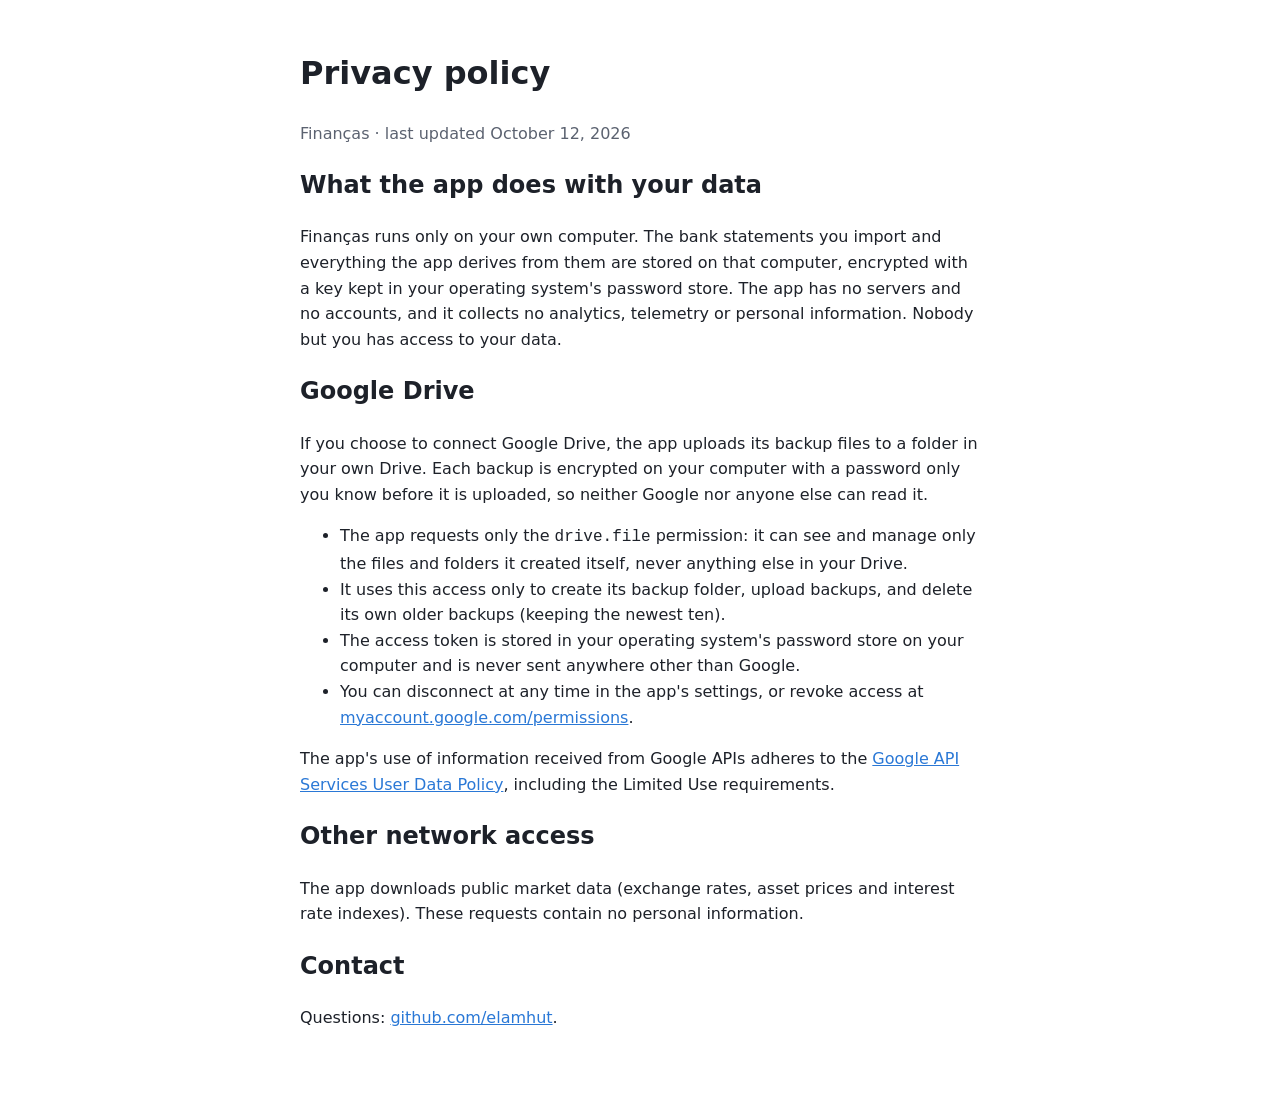
==== privacy.html @ 2b70bbb6 "Finanças home page and privacy policy Co-Authored-By: Claude Opus 5.5 <noreply@anthropic.com>" ====
<!doctype html>
<html lang="en">
<head>
  <meta charset="utf-8">
  <meta name="viewport" content="width=device-width, initial-scale=1">
  <title>Finanças privacy policy</title>
  <link rel="stylesheet" href="style.css">
</head>
<body>
<main>
  <h1>Privacy policy</h1>
  <p class="muted">Finanças · last updated October 12, 2026</p>

  <h2>What the app does with your data</h2>
  <p>Finanças runs only on your own computer. The bank statements you import and everything the
  app derives from them are stored on that computer, encrypted with a key kept in your operating
  system's password store. The app has no servers and no accounts, and it collects no
  analytics, telemetry or personal information. Nobody but you has access to your data.</p>

  <h2>Google Drive</h2>
  <p>If you choose to connect Google Drive, the app uploads its backup files to a folder in your
  own Drive. Each backup is encrypted on your computer with a password only you know before it
  is uploaded, so neither Google nor anyone else can read it.</p>
  <ul>
    <li>The app requests only the <code>drive.file</code> permission: it can see and manage only
    the files and folders it created itself, never anything else in your Drive.</li>
    <li>It uses this access only to create its backup folder, upload backups, and delete its own
    older backups (keeping the newest ten).</li>
    <li>The access token is stored in your operating system's password store on your computer and
    is never sent anywhere other than Google.</li>
    <li>You can disconnect at any time in the app's settings, or revoke access at
    <a href="https://myaccount.google.com/permissions">myaccount.google.com/permissions</a>.</li>
  </ul>
  <p>The app's use of information received from Google APIs adheres to the
  <a href="https://developers.google.com/terms/api-services-user-data-policy">Google API Services
  User Data Policy</a>, including the Limited Use requirements.</p>

  <h2>Other network access</h2>
  <p>The app downloads public market data (exchange rates, asset prices and interest rate
  indexes). These requests contain no personal information.</p>

  <h2>Contact</h2>
  <p>Questions: <a href="https://github.com/elamhut">github.com/elamhut</a>.</p>
</main>
</body>
</html>
---- style.css ----
:root { --bg: #ffffff; --text: #1d2129; --muted: #5b6270; --accent: #2a78d6; }
@media (prefers-color-scheme: dark) { :root { --bg: #14171c; --text: #e6e8eb; --muted: #9aa1ad; --accent: #6aa5ec; } }
body { margin: 0; background: var(--bg); color: var(--text); font: 16px/1.6 system-ui, sans-serif; }
main { max-width: 680px; margin: 0 auto; padding: 48px 16px; }
h1 { margin-top: 0; } a { color: var(--accent); } .muted { color: var(--muted); }
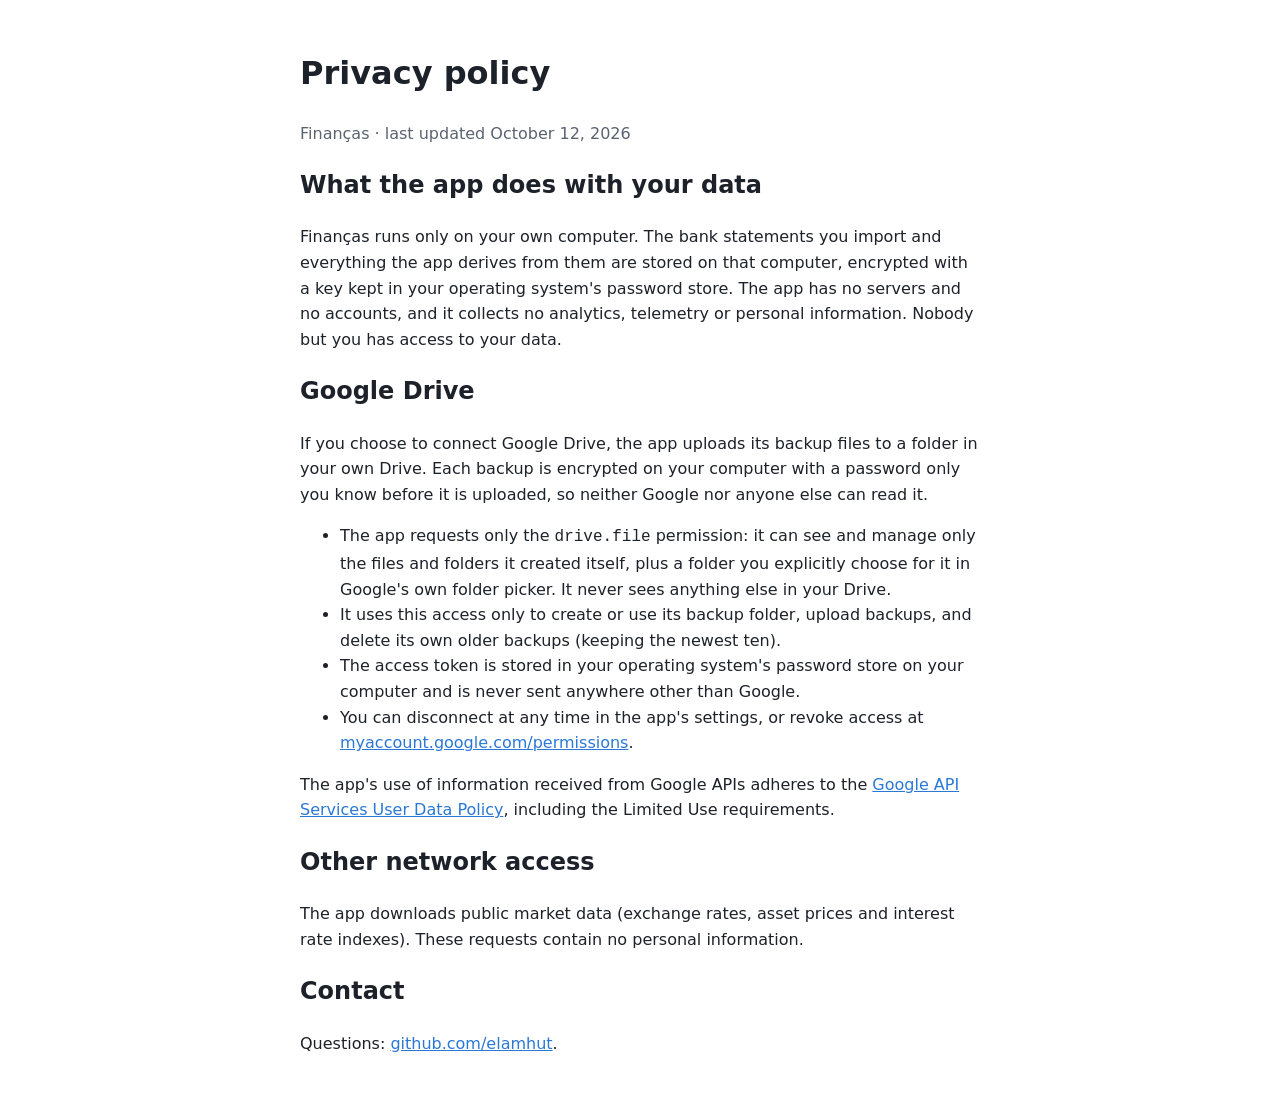
==== commit 2129ecad: "Privacy policy: folders chosen in Google's picker Co-Authored-By: Claude Opus 5.5 <noreply@anthropic" ====
--- a/privacy.html
+++ b/privacy.html
@@ -23,9 +23,10 @@
   is uploaded, so neither Google nor anyone else can read it.</p>
   <ul>
     <li>The app requests only the <code>drive.file</code> permission: it can see and manage only
-    the files and folders it created itself, never anything else in your Drive.</li>
-    <li>It uses this access only to create its backup folder, upload backups, and delete its own
-    older backups (keeping the newest ten).</li>
+    the files and folders it created itself, plus a folder you explicitly choose for it in
+    Google's own folder picker. It never sees anything else in your Drive.</li>
+    <li>It uses this access only to create or use its backup folder, upload backups, and delete its
+    own older backups (keeping the newest ten).</li>
     <li>The access token is stored in your operating system's password store on your computer and
     is never sent anywhere other than Google.</li>
     <li>You can disconnect at any time in the app's settings, or revoke access at
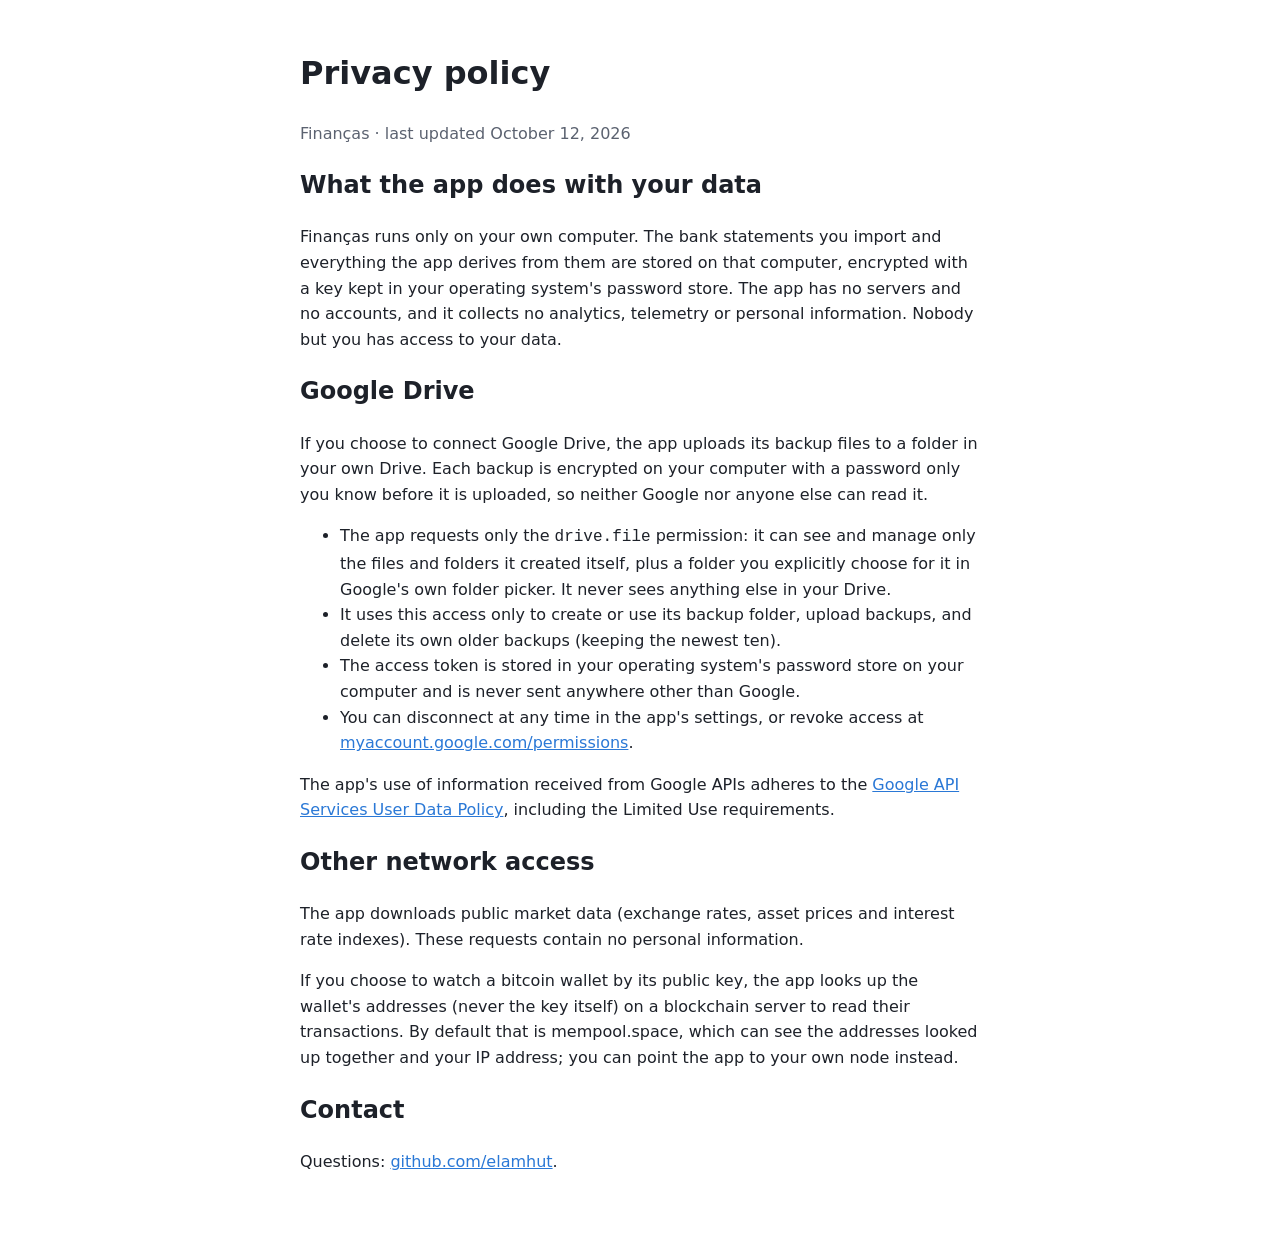
==== commit 64c211aa: "Privacy policy: bitcoin wallet lookups Co-Authored-By: Claude Opus 5.5 <noreply@anthropic.com>" ====
--- a/privacy.html
+++ b/privacy.html
@@ -39,6 +39,10 @@
   <h2>Other network access</h2>
   <p>The app downloads public market data (exchange rates, asset prices and interest rate
   indexes). These requests contain no personal information.</p>
+  <p>If you choose to watch a bitcoin wallet by its public key, the app looks up the wallet's
+  addresses (never the key itself) on a blockchain server to read their transactions. By default
+  that is mempool.space, which can see the addresses looked up together and your IP address; you
+  can point the app to your own node instead.</p>
 
   <h2>Contact</h2>
   <p>Questions: <a href="https://github.com/elamhut">github.com/elamhut</a>.</p>
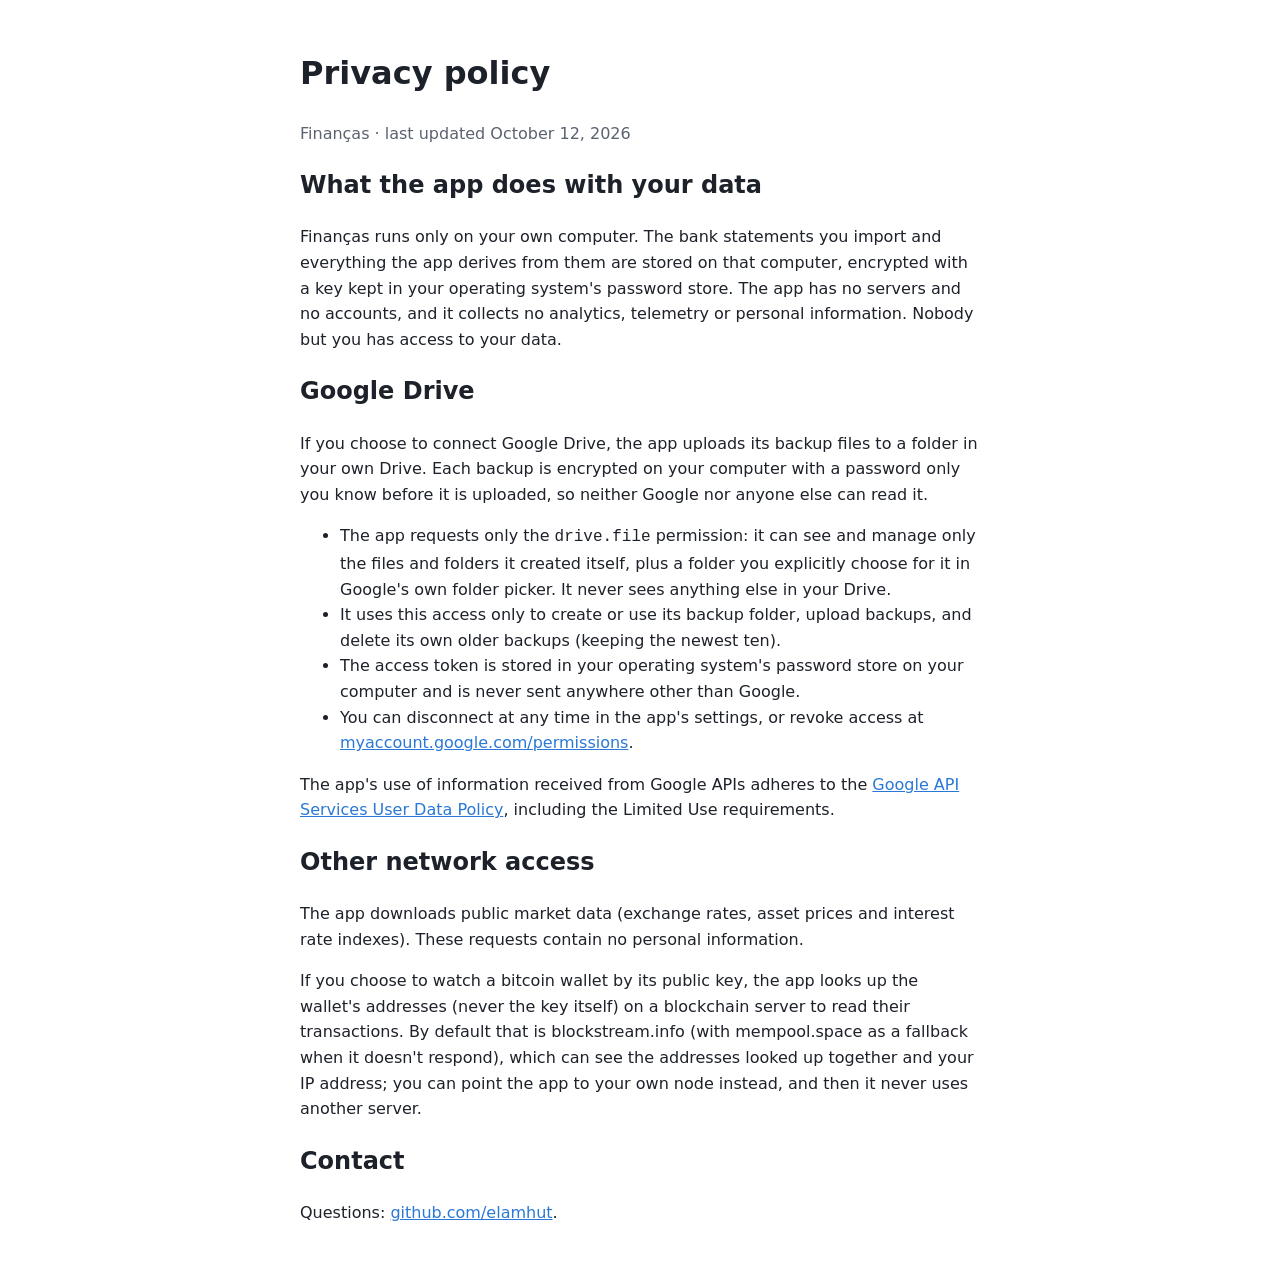
==== commit c37962fc: "Privacy policy: blockstream.info is the default wallet server Co-Authored-By: Claude Opus 5.5 <norep" ====
--- a/privacy.html
+++ b/privacy.html
@@ -41,8 +41,9 @@
   indexes). These requests contain no personal information.</p>
   <p>If you choose to watch a bitcoin wallet by its public key, the app looks up the wallet's
   addresses (never the key itself) on a blockchain server to read their transactions. By default
-  that is mempool.space, which can see the addresses looked up together and your IP address; you
-  can point the app to your own node instead.</p>
+  that is blockstream.info (with mempool.space as a fallback when it doesn't respond), which can
+  see the addresses looked up together and your IP address; you can point the app to your own
+  node instead, and then it never uses another server.</p>
 
   <h2>Contact</h2>
   <p>Questions: <a href="https://github.com/elamhut">github.com/elamhut</a>.</p>
